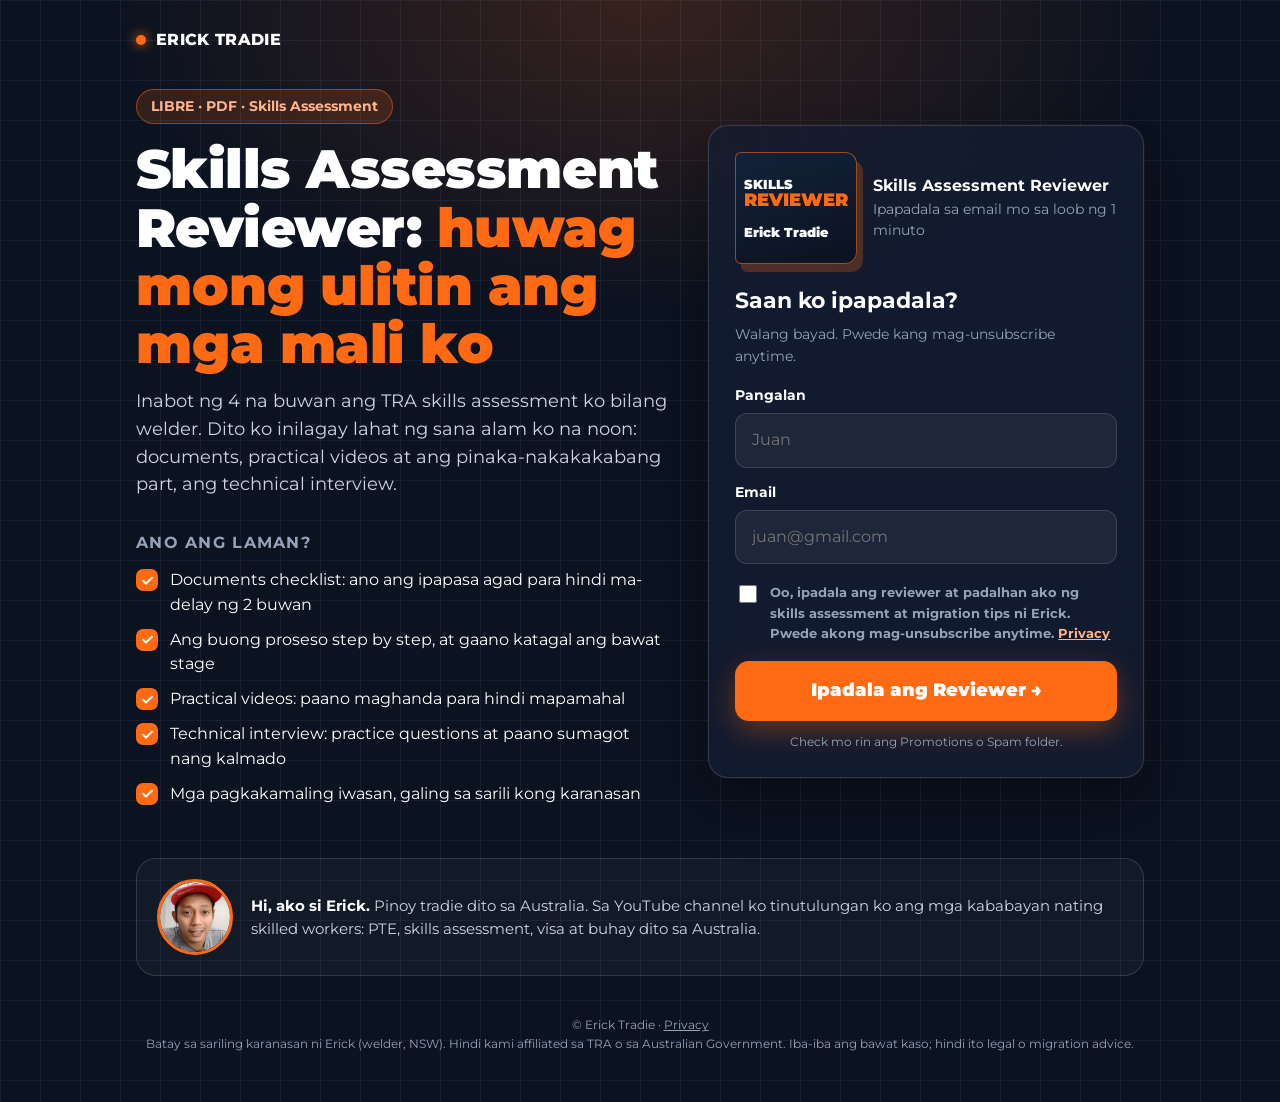
==== skills/index.html @ a46e5f9f "Free guide pages: PTE reviewer, TESDA ebook, skills assessment reviewer Co-Authored-By: Claude Opus " ====
<!doctype html>
<html lang="en">
<head>
  <meta charset="utf-8">
  <meta name="viewport" content="width=device-width, initial-scale=1">
  <title>Free Skills Assessment Reviewer (TRA Welder) | Erick Tradie</title>
  <meta name="description" content="Libreng skills assessment reviewer: documents checklist, practical videos, technical interview practice questions. Batay sa sariling TRA journey ni Erick.">
  <meta property="og:title" content="Libreng Skills Assessment Reviewer – Erick Tradie">
  <meta property="og:description" content="Documents, practical videos at technical interview. Para hindi mo maulit ang mga mali ko.">
  <meta property="og:image" content="../assets/erick.jpg">
  <link rel="preconnect" href="https://fonts.googleapis.com">
  <link rel="preconnect" href="https://fonts.gstatic.com" crossorigin>
  <link href="https://fonts.googleapis.com/css2?family=Montserrat:wght@400;600;700;800;900&display=swap" rel="stylesheet">
  <link rel="stylesheet" href="../assets/style.css">
</head>
<body>
  <div class="wrap">
    <a class="brand" href="../"><span class="dot"></span> ERICK TRADIE</a>

    <main class="hero">
      <section class="intro">
        <span class="kicker">LIBRE · PDF · Skills Assessment</span>
        <h1>Skills Assessment Reviewer: <span class="accent">huwag mong ulitin ang mga mali ko</span></h1>
        <p class="lead">Inabot ng 4 na buwan ang TRA skills assessment ko bilang welder. Dito ko inilagay lahat ng sana alam ko na noon: documents, practical videos at ang pinaka-nakakakabang part, ang technical interview.</p>
      </section>
      <section class="inside">
        <h2 class="inside-title">Ano ang laman?</h2>
        <ul class="list">
          <li>Documents checklist: ano ang ipapasa agad para hindi ma-delay ng 2 buwan</li>
          <li>Ang buong proseso step by step, at gaano katagal ang bawat stage</li>
          <li>Practical videos: paano maghanda para hindi mapamahal</li>
          <li>Technical interview: practice questions at paano sumagot nang kalmado</li>
          <li>Mga pagkakamaling iwasan, galing sa sarili kong karanasan</li>
        </ul>
      </section>

      <section class="card" aria-labelledby="get">
        <div class="cover">
          <div class="book">SKILLS<br><span>REVIEWER</span><br>Erick Tradie</div>
          <div class="meta"><b>Skills Assessment Reviewer</b>Ipapadala sa email mo sa loob ng 1 minuto</div>
        </div>
        <h2 id="get">Saan ko ipapadala?</h2>
        <p class="small">Walang bayad. Pwede kang mag-unsubscribe anytime.</p>

        <!-- Kit form: replace KIT_FORM_ID with the SKILLS form's number (Kit → form → Embed → HTML) -->
        <form id="lead" action="https://app.kit.com/forms/KIT_FORM_ID/subscriptions" method="post">
          <label for="fn">Pangalan</label>
          <input id="fn" type="text" name="fields[first_name]" autocomplete="given-name" placeholder="Juan" required>
          <label for="em">Email</label>
          <input id="em" type="email" name="email_address" autocomplete="email" placeholder="juan@gmail.com" required>
          <label class="consent"><input type="checkbox" required>
            <span>Oo, ipadala ang reviewer at padalhan ako ng skills assessment at migration tips ni Erick. Pwede akong mag-unsubscribe anytime. <a href="../privacy/">Privacy</a></span></label>
          <button class="btn" type="submit">Ipadala ang Reviewer →</button>
          <p class="note">Check mo rin ang Promotions o Spam folder.</p>
        </form>
      </section>
    </main>

    <aside class="about">
      <img src="../assets/erick.jpg" alt="Erick Tradie" width="76" height="76">
      <p><b>Hi, ako si Erick.</b> Pinoy tradie dito sa Australia. Sa YouTube channel ko tinutulungan ko ang mga kababayan nating skilled workers: PTE, skills assessment, visa at buhay dito sa Australia.</p>
    </aside>

    <footer>
      © Erick Tradie · <a href="../privacy/">Privacy</a><br>
      Batay sa sariling karanasan ni Erick (welder, NSW). Hindi kami affiliated sa TRA o sa Australian Government. Iba-iba ang bawat kaso; hindi ito legal o migration advice.
    </footer>
  </div>
  <script>
    // Until the Kit form is connected, stop test sign-ups from going nowhere.
    document.getElementById('lead').addEventListener('submit', function (e) {
      if (this.action.indexOf('KIT_FORM_ID') !== -1) { e.preventDefault(); alert('Form not connected yet: add the Kit form ID.'); return; }
      this.querySelector('button').disabled = true;
      this.querySelector('button').textContent = 'Sending…';
    });
  </script>
</body>
</html>
---- assets/style.css ----
/* Erick Tradie lead pages — "Kuya Tech" palette (same as the videos) */
:root {
  --bg: #0B1220;
  --grid: #161F30;
  --card: rgba(20, 30, 52, 0.72);
  --line: rgba(255, 255, 255, 0.14);
  --orange: #FF6A13;
  --orange-soft: rgba(255, 106, 19, 0.16);
  --lime: #E8FF3A;
  --text: #FFFFFF;
  --muted: #94A3B8;
  --radius: 20px;
}
* { box-sizing: border-box; }
html { -webkit-text-size-adjust: 100%; }
body {
  margin: 0;
  background-color: var(--bg);
  background-image:
    radial-gradient(ellipse 60% 40% at 50% 0%, rgba(255, 106, 19, 0.18), transparent 70%),
    linear-gradient(var(--grid) 1px, transparent 1px),
    linear-gradient(90deg, var(--grid) 1px, transparent 1px);
  background-size: 100% 100%, 40px 40px, 40px 40px;
  color: var(--text);
  font-family: "Montserrat", "Segoe UI", system-ui, -apple-system, sans-serif;
  line-height: 1.55;
  min-height: 100vh;
}
.wrap { max-width: 1040px; margin: 0 auto; padding: 28px 16px 48px; }
.brand { display: flex; align-items: center; gap: 10px; font-weight: 800; letter-spacing: .02em; color: var(--text); text-decoration: none; }
.brand .dot { width: 10px; height: 10px; border-radius: 50%; background: var(--orange); box-shadow: 0 0 12px var(--orange); }

/* Desktop: text left, form right. Phone: headline -> form -> what's inside (form above the fold). */
.hero { display: grid; grid-template-columns: 1.1fr .9fr; grid-template-areas: "intro card" "inside card"; column-gap: 40px; row-gap: 10px; align-items: start; margin-top: 36px; }
.hero .intro { grid-area: intro; align-self: end; }
.hero .card { grid-area: card; align-self: center; }
.hero .inside { grid-area: inside; }
.inside-title { font-size: 16px; color: var(--muted); text-transform: uppercase; letter-spacing: .08em; margin: 0 0 12px; }
@media (max-width: 820px) {
  .hero { grid-template-columns: 1fr; grid-template-areas: "intro" "card" "inside"; row-gap: 26px; margin-top: 20px; }
  .lead { margin-bottom: 0; }
}

.kicker { display: inline-block; padding: 6px 14px; border-radius: 999px; background: var(--orange-soft); border: 1px solid rgba(255,106,19,.5); color: #FFB48A; font-size: 14px; font-weight: 700; }
h1 { font-size: clamp(32px, 6vw, 54px); line-height: 1.08; margin: 16px 0 14px; font-weight: 900; letter-spacing: -0.01em; }
h1 .accent { color: var(--orange); }
.lead { font-size: 18px; color: #CBD5E1; margin: 0 0 22px; max-width: 560px; }

.list { list-style: none; padding: 0; margin: 0 0 8px; display: grid; gap: 10px; }
.list li { display: flex; gap: 12px; align-items: flex-start; font-size: 16px; }
.list li::before { content: ""; flex: 0 0 22px; height: 22px; margin-top: 1px; border-radius: 7px; background: var(--orange) url("data:image/svg+xml,%3Csvg xmlns='http://www.w3.org/2000/svg' viewBox='0 0 24 24' fill='none' stroke='white' stroke-width='3.2' stroke-linecap='round' stroke-linejoin='round'%3E%3Cpath d='M5 12.5l4.5 4.5L19 7.5'/%3E%3C/svg%3E") center / 15px no-repeat; }

.card { background: var(--card); border: 1px solid var(--line); border-radius: var(--radius); padding: 26px; backdrop-filter: blur(16px); -webkit-backdrop-filter: blur(16px); box-shadow: 0 20px 60px rgba(0,0,0,.35), 0 0 0 1px rgba(255,106,19,.08); }
.card h2 { margin: 0 0 6px; font-size: 22px; }
.card p.small { margin: 0 0 18px; color: var(--muted); font-size: 14px; }

.cover { display: flex; gap: 16px; align-items: center; margin-bottom: 20px; }
.book { flex: 0 0 86px; height: 112px; border-radius: 6px 12px 12px 6px; background: linear-gradient(160deg, #13223A, #0B1220); border: 1px solid rgba(255,106,19,.6); box-shadow: 6px 8px 0 rgba(255,106,19,.25); display: flex; flex-direction: column; justify-content: center; padding: 8px; font-weight: 900; font-size: 13px; line-height: 1.1; }
.book span { color: var(--orange); font-size: 18px; }
.cover .meta { font-size: 14px; color: var(--muted); }
.cover .meta b { color: var(--text); display: block; font-size: 16px; }

label { display: block; font-size: 14px; font-weight: 700; margin: 0 0 6px; }
input[type=text], input[type=email] { width: 100%; padding: 14px 16px; border-radius: 12px; border: 1px solid var(--line); background: rgba(255,255,255,.06); color: var(--text); font: inherit; font-size: 16px; margin-bottom: 14px; }
input:focus { outline: 2px solid var(--orange); outline-offset: 1px; border-color: transparent; }
.consent { display: flex; gap: 10px; align-items: flex-start; font-size: 13px; color: var(--muted); margin: 4px 0 18px; }
.consent input { margin-top: 3px; width: 18px; height: 18px; accent-color: var(--orange); flex: 0 0 18px; }
.consent a { color: #FFB48A; }
.btn { width: 100%; padding: 16px 20px; border: 0; border-radius: 14px; background: var(--orange); color: #fff; font: inherit; font-weight: 900; font-size: 18px; cursor: pointer; box-shadow: 0 10px 30px rgba(255,106,19,.35); transition: transform .12s ease, box-shadow .12s ease; text-decoration: none; display: inline-block; text-align: center; }
.btn:hover { transform: translateY(-1px); box-shadow: 0 14px 34px rgba(255,106,19,.45); }
.btn:disabled { opacity: .6; cursor: wait; }
.note { font-size: 12px; color: var(--muted); text-align: center; margin: 12px 0 0; }

.about { display: flex; gap: 18px; align-items: center; margin-top: 44px; padding: 20px; border-radius: var(--radius); background: rgba(255,255,255,.03); border: 1px solid var(--line); }
.about img { width: 76px; height: 76px; border-radius: 50%; object-fit: cover; border: 3px solid var(--orange); flex: 0 0 76px; }
.about p { margin: 0; color: #CBD5E1; font-size: 15px; }
.about b { color: var(--text); }

footer { margin-top: 40px; font-size: 12px; color: var(--muted); text-align: center; }
footer a { color: var(--muted); }

.prose { max-width: 720px; }
.prose h1 { font-size: clamp(28px, 5vw, 40px); }
.prose h2 { font-size: 20px; margin-top: 28px; }
.prose p, .prose li { color: #CBD5E1; }
.center { text-align: center; }
.big-emoji { font-size: 56px; line-height: 1; }
.steps { counter-reset: s; list-style: none; padding: 0; display: grid; gap: 12px; text-align: left; }
.steps li { counter-increment: s; display: flex; gap: 12px; align-items: flex-start; }
.steps li::before { content: counter(s); flex: 0 0 28px; height: 28px; border-radius: 50%; background: var(--orange); color: #fff; font-weight: 900; display: grid; place-items: center; font-size: 14px; }
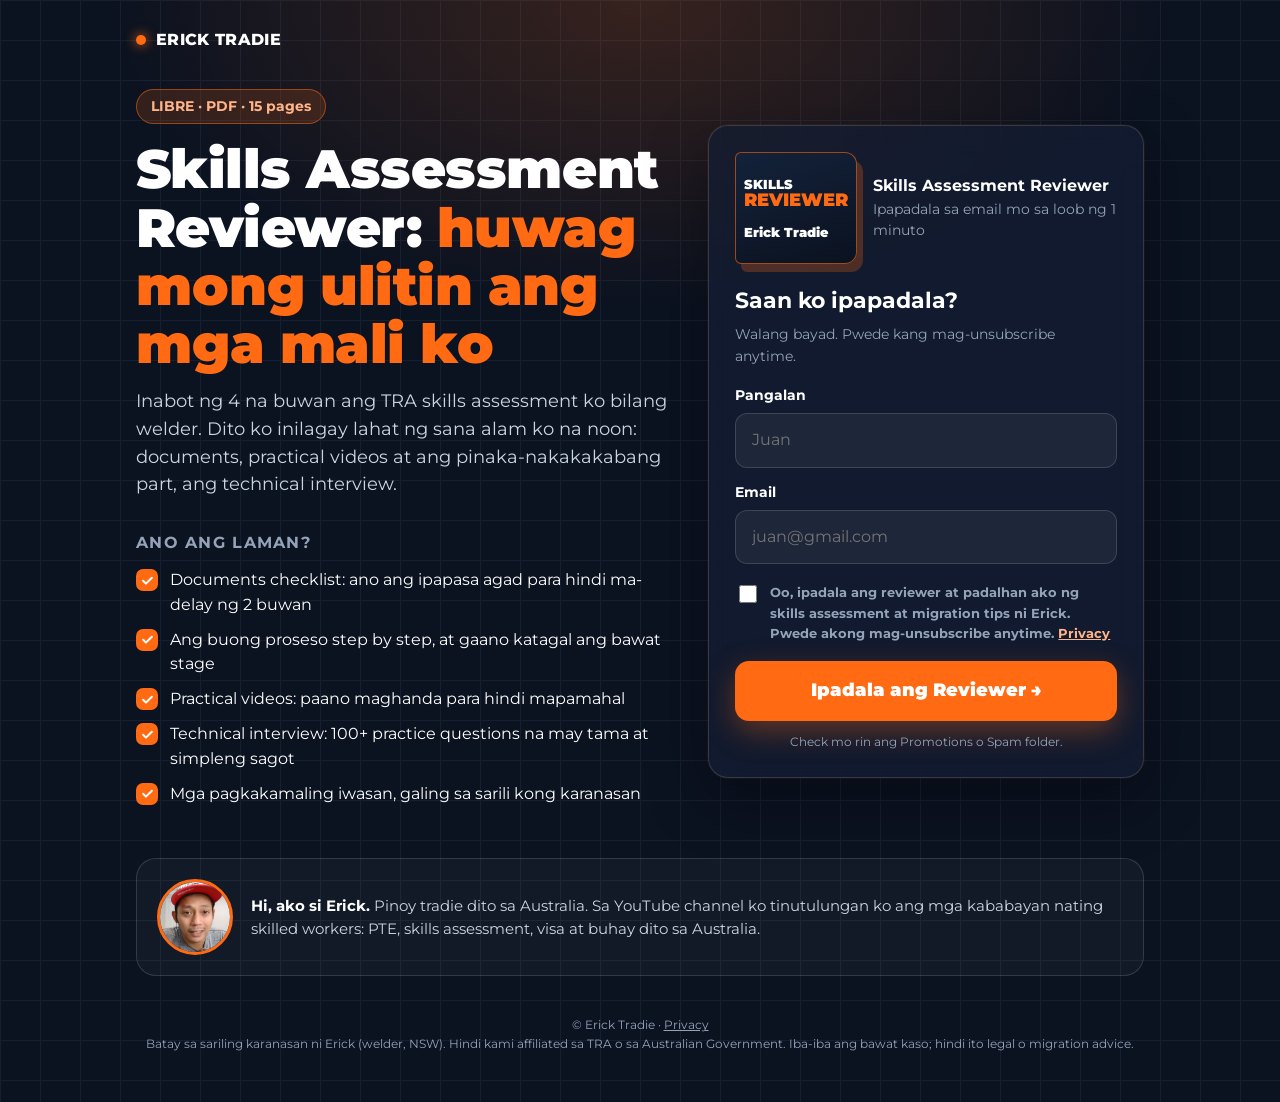
==== commit 9c600c33: "Skills reviewer: final PDF (105 corrected interview questions) and Kit form 10168935 Co-Authored-By:" ====
--- a/skills/index.html
+++ b/skills/index.html
@@ -19,7 +19,7 @@
 
     <main class="hero">
       <section class="intro">
-        <span class="kicker">LIBRE · PDF · Skills Assessment</span>
+        <span class="kicker">LIBRE · PDF · 15 pages</span>
         <h1>Skills Assessment Reviewer: <span class="accent">huwag mong ulitin ang mga mali ko</span></h1>
         <p class="lead">Inabot ng 4 na buwan ang TRA skills assessment ko bilang welder. Dito ko inilagay lahat ng sana alam ko na noon: documents, practical videos at ang pinaka-nakakakabang part, ang technical interview.</p>
       </section>
@@ -29,7 +29,7 @@
           <li>Documents checklist: ano ang ipapasa agad para hindi ma-delay ng 2 buwan</li>
           <li>Ang buong proseso step by step, at gaano katagal ang bawat stage</li>
           <li>Practical videos: paano maghanda para hindi mapamahal</li>
-          <li>Technical interview: practice questions at paano sumagot nang kalmado</li>
+          <li>Technical interview: 100+ practice questions na may tama at simpleng sagot</li>
           <li>Mga pagkakamaling iwasan, galing sa sarili kong karanasan</li>
         </ul>
       </section>
@@ -42,8 +42,8 @@
         <h2 id="get">Saan ko ipapadala?</h2>
         <p class="small">Walang bayad. Pwede kang mag-unsubscribe anytime.</p>
 
-        <!-- Kit form: replace KIT_FORM_ID with the SKILLS form's number (Kit → form → Embed → HTML) -->
-        <form id="lead" action="https://app.kit.com/forms/KIT_FORM_ID/subscriptions" method="post">
+        <!-- Kit form "Skills Reviewer" (ID 10168935) -->
+        <form id="lead" action="https://app.kit.com/forms/10168935/subscriptions" method="post">
           <label for="fn">Pangalan</label>
           <input id="fn" type="text" name="fields[first_name]" autocomplete="given-name" placeholder="Juan" required>
           <label for="em">Email</label>
